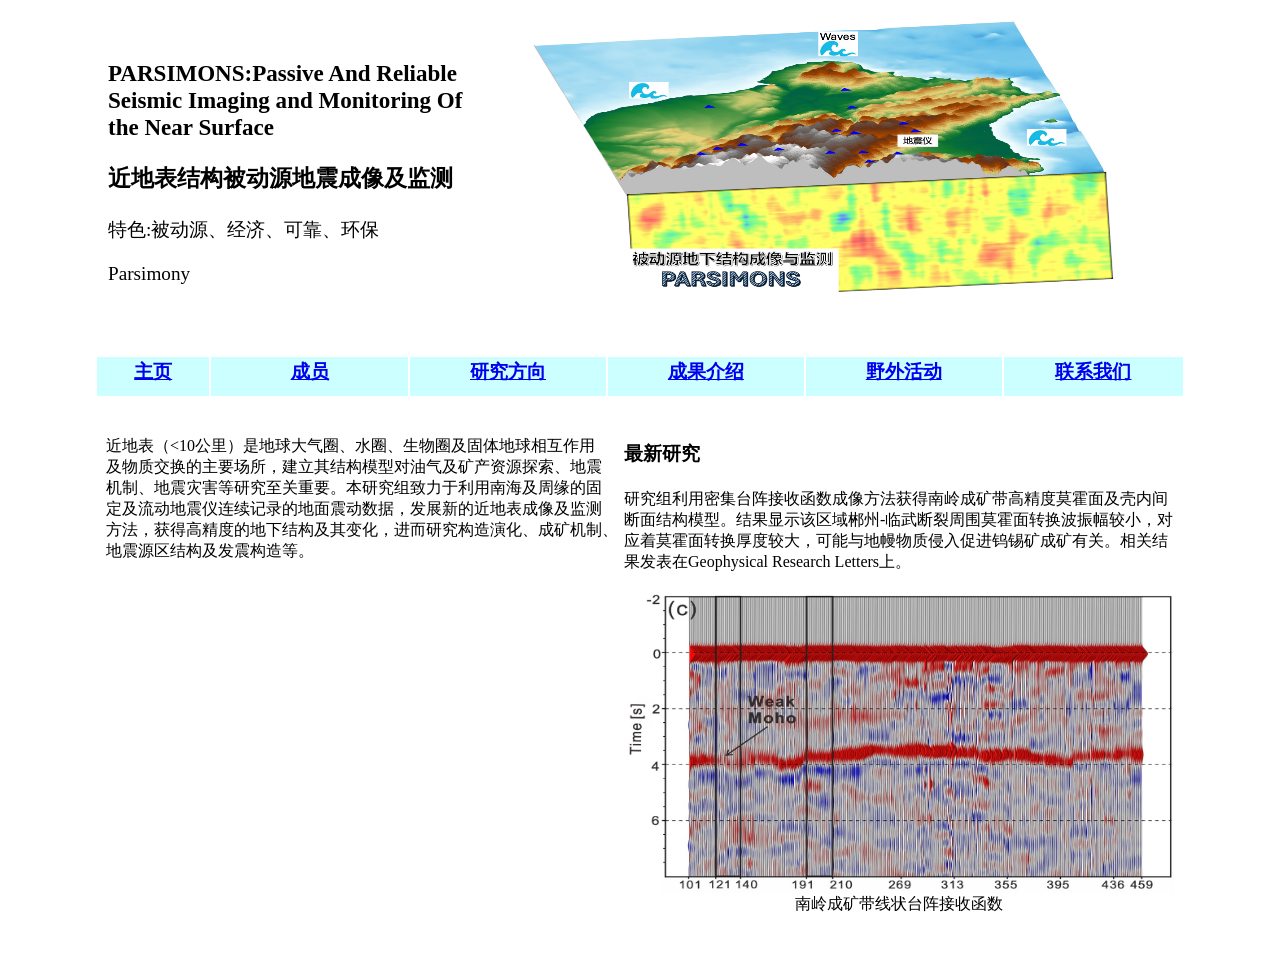
==== index.html @ 4d32f41d "revise members" ====
<!DOCTYPE html PUBLIC "-//W3C//DTD HTML 4.01//EN" "http://www.w3.org/TR/html4/strict.dtd">
<html><head>



<meta content="text/html; charset=utf-8" http-equiv="content-type">
<title>PARSIMONS:Passive And Reliable Seismic Imaging and Monitoring Of the Near Surface</title><link rel="stylesheet" href="teststyle.css" type="text/css"></head><body>
<table style="text-align: left; height: 149px; margin-left: auto; width: 1045px; margin-right: auto;" border="0" cellpadding="2" cellspacing="2">
  <tbody>
    <tr>
      <td style="vertical-align: top; width: 361px;"><big><big><span style="font-weight: bold;"><br></span></big></big>

      <h4 style="width: 390px;"><big><big><span style="font-weight: bold;">
PARSIMONS:Passive And Reliable Seismic Imaging and Monitoring Of the Near Surface </span></big></big></h4>
      <h4 style="width: 390px;"><big><big><span style="font-weight: bold;">
近地表结构被动源地震成像及监测 </span></big></big></h4>

      <big><big><span style="font-weight: bold;">
      
      </span></big></big>
      <p><big><big><small>特色:被动源、经济、可靠、环保</small></big></big></p>
      <p><big><big>
      <small>Parsimony</small><span style="font-weight: bold;"></span></big></big></p>

      <p><big><big><span style="font-weight: bold;">
      </span></big></big></p>
      </td>

      <td style="vertical-align: top; width: 670px;"><img style="width: 668px; height: 317px;" alt="background" src="head.png"><br>
      </td>
    </tr>
  </tbody>
</table>
<div style="text-align: center;">
<br>
</div>

<table style="text-align: left; width: 1090px; margin-left: auto; margin-right: auto; height: 43px;" border="0" cellpadding="2" cellspacing="2">
  <tbody>
    <tr>
      <td style="vertical-align: top; text-align: center; width: 99px; background-color: rgb(204, 255, 255);"><a href="index.html"><big><span style="font-weight: bold;">主页</span></big></a><br>
      </td>

      <td style="vertical-align: top; width: 176px; text-align: center; background-color: rgb(204, 255, 255);"><a href="members.html"><big><span style="font-weight: bold;">成员</span></big></a><br>
      </td>

      <td style="vertical-align: top; width: 176px; text-align: center; background-color: rgb(204, 255, 255);"><a href="research.html"><big><span style="font-weight: bold;">研究方向</span></big></a><br>
      </td>

      <td style="vertical-align: top; width: 175px; text-align: center; background-color: rgb(204, 255, 255);"><a href="publications.html"><big><span style="font-weight: bold;">成果介绍</span></big></a><br>
      </td>

      <td style="vertical-align: top; width: 176px; text-align: center; background-color: rgb(204, 255, 255);"><a href="fieldtrips.html"><big><span style="font-weight: bold;">野外活动</span></big></a><br>
      </td>

      <td style="vertical-align: top; width: 160px; text-align: center; background-color: rgb(204, 255, 255);"><a href="contact.html"><big><span style="font-weight: bold;">联系我们</span></big></a><br>
      </td>
    </tr>
  </tbody>
</table>
<div style="text-align: center;">
<br>

</div>
<table style="text-align: left; height: 226px; margin-left: auto; width: 1076px; margin-right: auto;" border="0" cellpadding="2" cellspacing="2">
  <tbody>
    <tr>
      <td style="vertical-align: top; width: 550px;">
      <!-- <h4><big><span style="font-weight: bold;">简介 <span class=""> </big></h4> -->
      <p>
近地表（<10公里）是地球大气圈、水圈、生物圈及固体地球相互作用<br>
及物质交换的主要场所，建立其结构模型对油气及矿产资源探索、地震<br>
机制、地震灾害等研究至关重要。本研究组致力于利用南海及周缘的固<br>
定及流动地震仪连续记录的地面震动数据，发展新的近地表成像及监测<br>
方法，获得高精度的地下结构及其变化，进而研究构造演化、成矿机制、<br>
地震源区结构及发震构造等。 </p>
      </td>

      <td colspan="1" rowspan="2" style="vertical-align: top; width: 350px;">
      <h4><big style="font-weight: bold;">最新研究</big></h4>
      <!-- <br> -->
      <p>
    研究组利用密集台阵接收函数成像方法获得南岭成矿带高精度莫霍面及壳内间断面结构模型。结果显示该区域郴州-临武断裂周围莫霍面转换波振幅较小，对应着莫霍面转换厚度较大，可能与地幔物质侵入促进钨锡矿成矿有关。相关结果发表在Geophysical Research Letters上。
      </p>
      <div style="text-align: center;">
      <p><img style="width: 550px; height: 305px;" alt="rf" src="rf.jpg" align="right"></p>
      <div style="text-align: bottom;">
      <p>南岭成矿带线状台阵接收函数</p>
      </div>
      </div>
      </td>
    </tr>


<!--     <tr>
      <td style="vertical-align: top; width: 517px;">
      <h4><big style="font-weight: bold;">Software development</big></h4>

      
      
      <p><span style="font-weight: bold;">tomoWDD</span>: A Fortran based program for sparsity constraint double difference tomography in wavelet domain.</p>

      
      <p><span style="font-weight: bold;">DSurfTomo</span>: A Fortran based program for direct inversion of surface wave dispersion data.</p>

      
      <p><span style="font-weight: bold;">JointBS</span>: A Fortran based program for jointly inverting body and surface wave data.</p>

      
      <p><span style="font-weight: bold;">RupImgCSwave</span>: A Matlab based program for rupture imaging in wavelet domain.</p>

      </td>
    </tr> -->

  </tbody>
</table>
<div style="text-align: center;">
<br>



</div>
</body></html>
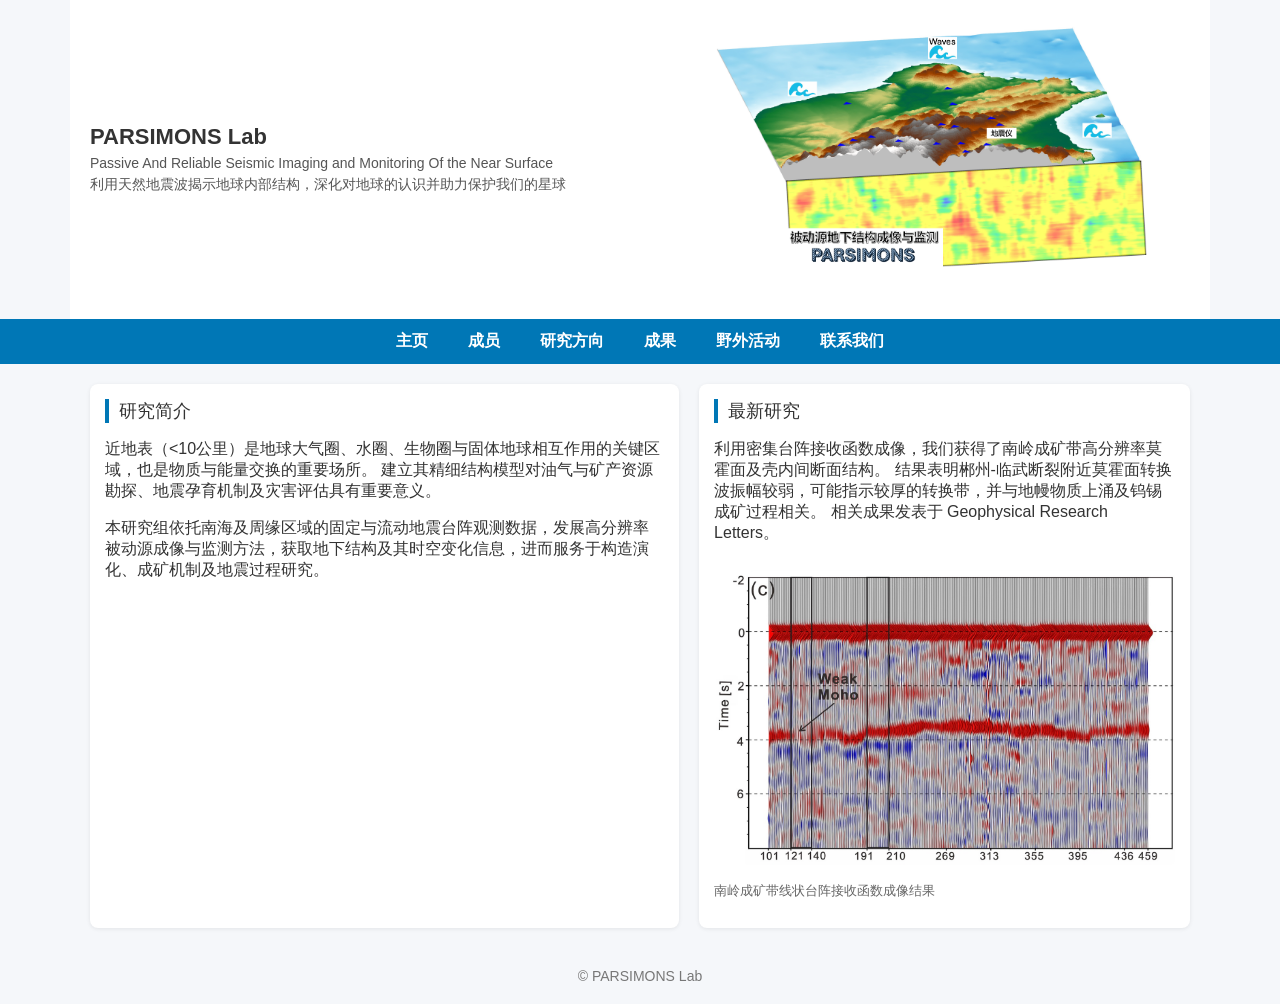
==== commit aa259ddb: "revise other files" ====
--- a/index.html
+++ b/index.html
@@ -1,123 +1,161 @@
-<!DOCTYPE html PUBLIC "-//W3C//DTD HTML 4.01//EN" "http://www.w3.org/TR/html4/strict.dtd">
-<html><head>
-
-
-
-<meta content="text/html; charset=utf-8" http-equiv="content-type">
-<title>PARSIMONS:Passive And Reliable Seismic Imaging and Monitoring Of the Near Surface</title><link rel="stylesheet" href="teststyle.css" type="text/css"></head><body>
-<table style="text-align: left; height: 149px; margin-left: auto; width: 1045px; margin-right: auto;" border="0" cellpadding="2" cellspacing="2">
-  <tbody>
-    <tr>
-      <td style="vertical-align: top; width: 361px;"><big><big><span style="font-weight: bold;"><br></span></big></big>
-
-      <h4 style="width: 390px;"><big><big><span style="font-weight: bold;">
-PARSIMONS:Passive And Reliable Seismic Imaging and Monitoring Of the Near Surface </span></big></big></h4>
-      <h4 style="width: 390px;"><big><big><span style="font-weight: bold;">
-近地表结构被动源地震成像及监测 </span></big></big></h4>
-
-      <big><big><span style="font-weight: bold;">
-      
-      </span></big></big>
-      <p><big><big><small>特色:被动源、经济、可靠、环保</small></big></big></p>
-      <p><big><big>
-      <small>Parsimony</small><span style="font-weight: bold;"></span></big></big></p>
-
-      <p><big><big><span style="font-weight: bold;">
-      </span></big></big></p>
-      </td>
-
-      <td style="vertical-align: top; width: 670px;"><img style="width: 668px; height: 317px;" alt="background" src="head.png"><br>
-      </td>
-    </tr>
-  </tbody>
-</table>
-<div style="text-align: center;">
-<br>
-</div>
-
-<table style="text-align: left; width: 1090px; margin-left: auto; margin-right: auto; height: 43px;" border="0" cellpadding="2" cellspacing="2">
-  <tbody>
-    <tr>
-      <td style="vertical-align: top; text-align: center; width: 99px; background-color: rgb(204, 255, 255);"><a href="index.html"><big><span style="font-weight: bold;">主页</span></big></a><br>
-      </td>
-
-      <td style="vertical-align: top; width: 176px; text-align: center; background-color: rgb(204, 255, 255);"><a href="members.html"><big><span style="font-weight: bold;">成员</span></big></a><br>
-      </td>
-
-      <td style="vertical-align: top; width: 176px; text-align: center; background-color: rgb(204, 255, 255);"><a href="research.html"><big><span style="font-weight: bold;">研究方向</span></big></a><br>
-      </td>
-
-      <td style="vertical-align: top; width: 175px; text-align: center; background-color: rgb(204, 255, 255);"><a href="publications.html"><big><span style="font-weight: bold;">成果介绍</span></big></a><br>
-      </td>
-
-      <td style="vertical-align: top; width: 176px; text-align: center; background-color: rgb(204, 255, 255);"><a href="fieldtrips.html"><big><span style="font-weight: bold;">野外活动</span></big></a><br>
-      </td>
-
-      <td style="vertical-align: top; width: 160px; text-align: center; background-color: rgb(204, 255, 255);"><a href="contact.html"><big><span style="font-weight: bold;">联系我们</span></big></a><br>
-      </td>
-    </tr>
-  </tbody>
-</table>
-<div style="text-align: center;">
-<br>
-
-</div>
-<table style="text-align: left; height: 226px; margin-left: auto; width: 1076px; margin-right: auto;" border="0" cellpadding="2" cellspacing="2">
-  <tbody>
-    <tr>
-      <td style="vertical-align: top; width: 550px;">
-      <!-- <h4><big><span style="font-weight: bold;">简介 <span class=""> </big></h4> -->
-      <p>
-近地表（<10公里）是地球大气圈、水圈、生物圈及固体地球相互作用<br>
-及物质交换的主要场所，建立其结构模型对油气及矿产资源探索、地震<br>
-机制、地震灾害等研究至关重要。本研究组致力于利用南海及周缘的固<br>
-定及流动地震仪连续记录的地面震动数据，发展新的近地表成像及监测<br>
-方法，获得高精度的地下结构及其变化，进而研究构造演化、成矿机制、<br>
-地震源区结构及发震构造等。 </p>
-      </td>
-
-      <td colspan="1" rowspan="2" style="vertical-align: top; width: 350px;">
-      <h4><big style="font-weight: bold;">最新研究</big></h4>
-      <!-- <br> -->
-      <p>
-    研究组利用密集台阵接收函数成像方法获得南岭成矿带高精度莫霍面及壳内间断面结构模型。结果显示该区域郴州-临武断裂周围莫霍面转换波振幅较小，对应着莫霍面转换厚度较大，可能与地幔物质侵入促进钨锡矿成矿有关。相关结果发表在Geophysical Research Letters上。
-      </p>
-      <div style="text-align: center;">
-      <p><img style="width: 550px; height: 305px;" alt="rf" src="rf.jpg" align="right"></p>
-      <div style="text-align: bottom;">
-      <p>南岭成矿带线状台阵接收函数</p>
-      </div>
-      </div>
-      </td>
-    </tr>
-
-
-<!--     <tr>
-      <td style="vertical-align: top; width: 517px;">
-      <h4><big style="font-weight: bold;">Software development</big></h4>
-
-      
-      
-      <p><span style="font-weight: bold;">tomoWDD</span>: A Fortran based program for sparsity constraint double difference tomography in wavelet domain.</p>
-
-      
-      <p><span style="font-weight: bold;">DSurfTomo</span>: A Fortran based program for direct inversion of surface wave dispersion data.</p>
-
-      
-      <p><span style="font-weight: bold;">JointBS</span>: A Fortran based program for jointly inverting body and surface wave data.</p>
-
-      
-      <p><span style="font-weight: bold;">RupImgCSwave</span>: A Matlab based program for rupture imaging in wavelet domain.</p>
-
-      </td>
-    </tr> -->
-
-  </tbody>
-</table>
-<div style="text-align: center;">
-<br>
-
-
-
-</div>
-</body></html>+<!DOCTYPE html>
+<html lang="zh-CN">
+<head>
+<meta charset="UTF-8">
+<meta name="viewport" content="width=device-width, initial-scale=1.0">
+<title>PARSIMONS Lab</title>
+
+<style>
+body {
+    font-family: Arial, sans-serif;
+    margin: 0;
+    background-color: #f5f7fa;
+    color: #333;
+}
+
+header {
+    display: flex;
+    justify-content: space-between;
+    align-items: center;
+    padding: 20px;
+    background: white;
+    max-width: 1100px;
+    margin: 0 auto;
+}
+
+header h1 {
+    font-size: 22px;
+    margin: 0;
+}
+
+header p {
+    margin: 5px 0 0 0;
+    font-size: 14px;
+    color: #555;
+}
+
+header img {
+    max-width: 45%;
+    height: auto;
+}
+
+nav {
+    display: flex;
+    justify-content: center;
+    background-color: #0077b6;
+}
+
+nav a {
+    color: white;
+    padding: 12px 20px;
+    text-decoration: none;
+    font-weight: bold;
+}
+
+nav a:hover {
+    background-color: #023e8a;
+}
+
+.container {
+    width: 95%;
+    max-width: 1100px;
+    margin: 20px auto;
+}
+
+.grid {
+    display: grid;
+    grid-template-columns: 1.2fr 1fr;
+    gap: 20px;
+}
+
+.section {
+    background: white;
+    padding: 15px;
+    border-radius: 8px;
+    box-shadow: 0 1px 4px rgba(0,0,0,0.08);
+}
+
+.section-title {
+    font-size: 18px;
+    margin-bottom: 10px;
+    border-left: 4px solid #0077b6;
+    padding-left: 10px;
+}
+
+.highlight img {
+    width: 100%;
+    border-radius: 6px;
+    margin-top: 10px;
+}
+
+.footer {
+    text-align: center;
+    padding: 20px;
+    font-size: 14px;
+    color: #777;
+}
+
+@media (max-width: 800px) {
+    .grid {
+        grid-template-columns: 1fr;
+    }
+}
+</style>
+</head>
+
+<body>
+
+<header>
+    <div>
+        <h1>PARSIMONS Lab</h1>
+        <p>Passive And Reliable Seismic Imaging and Monitoring Of the Near Surface</p>
+        <p>利用天然地震波揭示地球内部结构，深化对地球的认识并助力保护我们的星球</p>
+    </div>
+    <img src="head.png" alt="Lab banner">
+</header>
+
+<nav>
+    <a href="index.html">主页</a>
+    <a href="members.html">成员</a>
+    <a href="research.html">研究方向</a>
+    <a href="publications.html">成果</a>
+    <a href="fieldtrips.html">野外活动</a>
+    <a href="contact.html">联系我们</a>
+</nav>
+
+<div class="container">
+
+    <div class="grid">
+
+        <div class="section">
+            <div class="section-title">研究简介</div>
+            <p>
+近地表（&lt;10公里）是地球大气圈、水圈、生物圈与固体地球相互作用的关键区域，也是物质与能量交换的重要场所。
+建立其精细结构模型对油气与矿产资源勘探、地震孕育机制及灾害评估具有重要意义。
+            </p>
+            <p>
+本研究组依托南海及周缘区域的固定与流动地震台阵观测数据，发展高分辨率被动源成像与监测方法，获取地下结构及其时空变化信息，进而服务于构造演化、成矿机制及地震过程研究。
+            </p>
+        </div>
+
+        <div class="section highlight">
+            <div class="section-title">最新研究</div>
+            <p>
+利用密集台阵接收函数成像，我们获得了南岭成矿带高分辨率莫霍面及壳内间断面结构。
+结果表明郴州-临武断裂附近莫霍面转换波振幅较弱，可能指示较厚的转换带，并与地幔物质上涌及钨锡成矿过程相关。
+相关成果发表于 Geophysical Research Letters。
+            </p>
+            <img src="rf.jpg" alt="RF result">
+            <p style="font-size:13px;color:#666;">南岭成矿带线状台阵接收函数成像结果</p>
+        </div>
+
+    </div>
+
+</div>
+
+<div class="footer">
+    © PARSIMONS Lab
+</div>
+
+</body>
+</html>
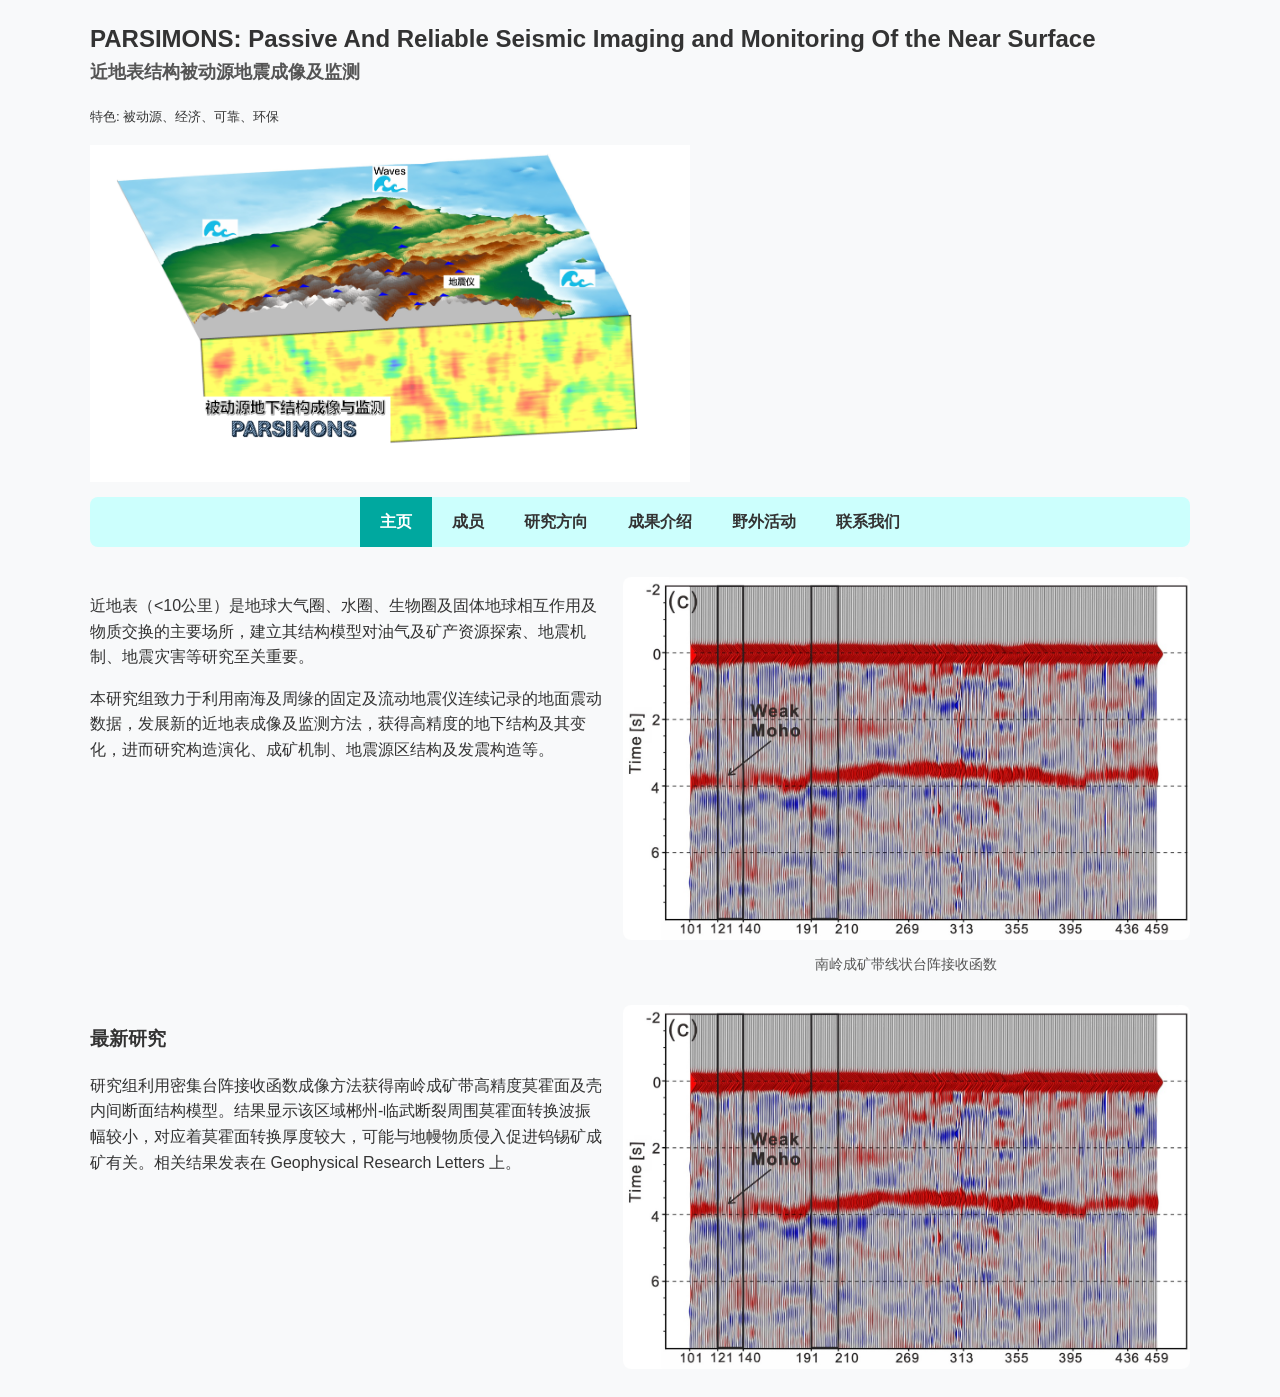
==== commit 74abe7f4: "revise index again" ====
--- a/index.html
+++ b/index.html
@@ -2,160 +2,140 @@
 <html lang="zh-CN">
 <head>
 <meta charset="UTF-8">
-<meta name="viewport" content="width=device-width, initial-scale=1.0">
-<title>PARSIMONS Lab</title>
-
+<title>PARSIMONS: Passive And Reliable Seismic Imaging and Monitoring Of the Near Surface</title>
 <style>
-body {
-    font-family: Arial, sans-serif;
-    margin: 0;
-    background-color: #f5f7fa;
-    color: #333;
-}
-
-header {
-    display: flex;
-    justify-content: space-between;
-    align-items: center;
-    padding: 20px;
-    background: white;
-    max-width: 1100px;
-    margin: 0 auto;
-}
-
-header h1 {
-    font-size: 22px;
-    margin: 0;
-}
-
-header p {
-    margin: 5px 0 0 0;
-    font-size: 14px;
-    color: #555;
-}
-
-header img {
-    max-width: 45%;
-    height: auto;
-}
-
-nav {
-    display: flex;
-    justify-content: center;
-    background-color: #0077b6;
-}
-
-nav a {
-    color: white;
-    padding: 12px 20px;
-    text-decoration: none;
-    font-weight: bold;
-}
-
-nav a:hover {
-    background-color: #023e8a;
-}
-
-.container {
-    width: 95%;
-    max-width: 1100px;
-    margin: 20px auto;
-}
-
-.grid {
-    display: grid;
-    grid-template-columns: 1.2fr 1fr;
-    gap: 20px;
-}
-
-.section {
-    background: white;
-    padding: 15px;
-    border-radius: 8px;
-    box-shadow: 0 1px 4px rgba(0,0,0,0.08);
-}
-
-.section-title {
-    font-size: 18px;
-    margin-bottom: 10px;
-    border-left: 4px solid #0077b6;
-    padding-left: 10px;
-}
-
-.highlight img {
-    width: 100%;
-    border-radius: 6px;
-    margin-top: 10px;
-}
-
-.footer {
-    text-align: center;
-    padding: 20px;
-    font-size: 14px;
-    color: #777;
-}
-
-@media (max-width: 800px) {
-    .grid {
-        grid-template-columns: 1fr;
+    body {
+        font-family: "Helvetica Neue", Arial, "PingFang SC", "Microsoft YaHei", sans-serif;
+        line-height: 1.6;
+        margin: 0;
+        padding: 0;
+        background-color: #f8f9fa;
+        color: #333;
     }
-}
+    .container {
+        max-width: 1100px;
+        margin: 0 auto;
+        padding: 20px;
+    }
+    header {
+        display: flex;
+        align-items: center;
+        justify-content: space-between;
+        flex-wrap: wrap;
+    }
+    header h1, header h2 {
+        margin: 0;
+    }
+    header h1 {
+        font-size: 24px;
+        font-weight: bold;
+    }
+    header h2 {
+        font-size: 18px;
+        font-weight: bold;
+        color: #555;
+    }
+    header img {
+        max-width: 600px;
+        height: auto;
+    }
+    nav {
+        margin-top: 15px;
+        display: flex;
+        justify-content: center;
+        flex-wrap: wrap;
+        background-color: #ccfffd;
+        border-radius: 8px;
+        overflow: hidden;
+    }
+    nav a {
+        text-decoration: none;
+        color: #333;
+        padding: 12px 20px;
+        display: block;
+        font-weight: bold;
+        transition: background-color 0.3s, color 0.3s;
+    }
+    nav a:hover {
+        background-color: #00c0b5;
+        color: #fff;
+    }
+    nav a.active {
+        background-color: #00a89f;
+        color: #fff;
+    }
+    section {
+        display: flex;
+        flex-wrap: wrap;
+        margin-top: 30px;
+        gap: 20px;
+    }
+    .text-block {
+        flex: 1 1 45%;
+        min-width: 300px;
+    }
+    .text-block p {
+        margin-bottom: 15px;
+    }
+    .image-block {
+        flex: 1 1 50%;
+        min-width: 300px;
+        text-align: center;
+    }
+    .image-block img {
+        width: 100%;
+        height: auto;
+        border-radius: 8px;
+    }
+    .caption {
+        font-size: 14px;
+        color: #555;
+        margin-top: 5px;
+    }
 </style>
 </head>
-
 <body>
 
-<header>
-    <div>
-        <h1>PARSIMONS Lab</h1>
-        <p>Passive And Reliable Seismic Imaging and Monitoring Of the Near Surface</p>
-        <p>利用天然地震波揭示地球内部结构，深化对地球的认识并助力保护我们的星球</p>
-    </div>
-    <img src="head.png" alt="Lab banner">
-</header>
+<div class="container">
+    <header>
+        <div>
+            <h1>PARSIMONS: Passive And Reliable Seismic Imaging and Monitoring Of the Near Surface</h1>
+            <h2>近地表结构被动源地震成像及监测</h2>
+            <p><small>特色: 被动源、经济、可靠、环保</small></p>
+        </div>
+        <img src="head.png" alt="background">
+    </header>
 
-<nav>
-    <a href="index.html">主页</a>
-    <a href="members.html">成员</a>
-    <a href="research.html">研究方向</a>
-    <a href="publications.html">成果</a>
-    <a href="fieldtrips.html">野外活动</a>
-    <a href="contact.html">联系我们</a>
-</nav>
+    <nav>
+        <a href="index.html" class="active">主页</a>
+        <a href="members.html">成员</a>
+        <a href="research.html">研究方向</a>
+        <a href="publications.html">成果介绍</a>
+        <a href="fieldtrips.html">野外活动</a>
+        <a href="contact.html">联系我们</a>
+    </nav>
 
-<div class="container">
+    <section>
+        <div class="text-block">
+            <p>近地表（<10公里）是地球大气圈、水圈、生物圈及固体地球相互作用及物质交换的主要场所，建立其结构模型对油气及矿产资源探索、地震机制、地震灾害等研究至关重要。</p>
+            <p>本研究组致力于利用南海及周缘的固定及流动地震仪连续记录的地面震动数据，发展新的近地表成像及监测方法，获得高精度的地下结构及其变化，进而研究构造演化、成矿机制、地震源区结构及发震构造等。</p>
+        </div>
+        <div class="image-block">
+            <img src="rf.jpg" alt="南岭成矿带线状台阵接收函数">
+            <div class="caption">南岭成矿带线状台阵接收函数</div>
+        </div>
+    </section>
 
-    <div class="grid">
-
-        <div class="section">
-            <div class="section-title">研究简介</div>
-            <p>
-近地表（&lt;10公里）是地球大气圈、水圈、生物圈与固体地球相互作用的关键区域，也是物质与能量交换的重要场所。
-建立其精细结构模型对油气与矿产资源勘探、地震孕育机制及灾害评估具有重要意义。
-            </p>
-            <p>
-本研究组依托南海及周缘区域的固定与流动地震台阵观测数据，发展高分辨率被动源成像与监测方法，获取地下结构及其时空变化信息，进而服务于构造演化、成矿机制及地震过程研究。
-            </p>
+    <section>
+        <div class="text-block">
+            <h3>最新研究</h3>
+            <p>研究组利用密集台阵接收函数成像方法获得南岭成矿带高精度莫霍面及壳内间断面结构模型。结果显示该区域郴州-临武断裂周围莫霍面转换波振幅较小，对应着莫霍面转换厚度较大，可能与地幔物质侵入促进钨锡矿成矿有关。相关结果发表在 Geophysical Research Letters 上。</p>
         </div>
-
-        <div class="section highlight">
-            <div class="section-title">最新研究</div>
-            <p>
-利用密集台阵接收函数成像，我们获得了南岭成矿带高分辨率莫霍面及壳内间断面结构。
-结果表明郴州-临武断裂附近莫霍面转换波振幅较弱，可能指示较厚的转换带，并与地幔物质上涌及钨锡成矿过程相关。
-相关成果发表于 Geophysical Research Letters。
-            </p>
-            <img src="rf.jpg" alt="RF result">
-            <p style="font-size:13px;color:#666;">南岭成矿带线状台阵接收函数成像结果</p>
+        <div class="image-block">
+            <img src="rf.jpg" alt="RF image">
         </div>
-
-    </div>
+    </section>
 
 </div>
-
-<div class="footer">
-    © PARSIMONS Lab
-</div>
-
 </body>
 </html>
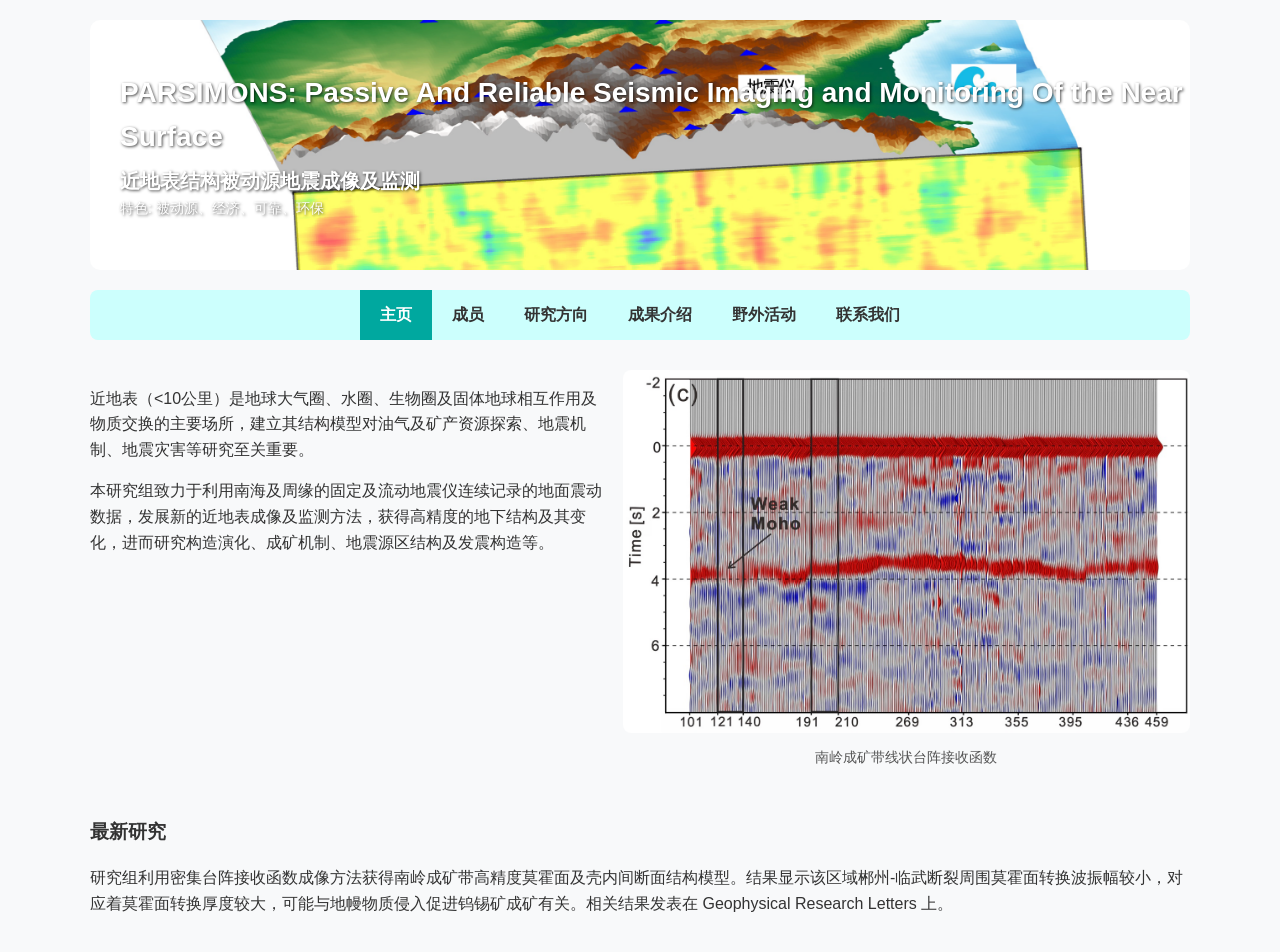
==== commit 39a51d9b: "revise index again" ====
--- a/index.html
+++ b/index.html
@@ -12,35 +12,42 @@
         background-color: #f8f9fa;
         color: #333;
     }
+
     .container {
         max-width: 1100px;
         margin: 0 auto;
         padding: 20px;
     }
-    header {
+
+    /* Banner with overlay */
+    .banner {
+        position: relative;
+        background: url('head.png') center/cover no-repeat;
+        height: 250px;
+        border-radius: 10px;
         display: flex;
-        align-items: center;
-        justify-content: space-between;
-        flex-wrap: wrap;
+        flex-direction: column;
+        justify-content: center;
+        padding-left: 30px;
+        color: #fff;
+        text-shadow: 1px 1px 3px rgba(0,0,0,0.7);
     }
-    header h1, header h2 {
+    .banner h1 {
         margin: 0;
-    }
-    header h1 {
-        font-size: 24px;
+        font-size: 28px;
         font-weight: bold;
     }
-    header h2 {
-        font-size: 18px;
+    .banner h2 {
+        margin: 5px 0 0 0;
+        font-size: 20px;
         font-weight: bold;
-        color: #555;
     }
-    header img {
-        max-width: 600px;
-        height: auto;
+    .banner small {
+        font-size: 14px;
     }
+
     nav {
-        margin-top: 15px;
+        margin: 20px 0;
         display: flex;
         justify-content: center;
         flex-wrap: wrap;
@@ -64,6 +71,7 @@
         background-color: #00a89f;
         color: #fff;
     }
+
     section {
         display: flex;
         flex-wrap: wrap;
@@ -97,15 +105,15 @@
 <body>
 
 <div class="container">
-    <header>
-        <div>
-            <h1>PARSIMONS: Passive And Reliable Seismic Imaging and Monitoring Of the Near Surface</h1>
-            <h2>近地表结构被动源地震成像及监测</h2>
-            <p><small>特色: 被动源、经济、可靠、环保</small></p>
-        </div>
-        <img src="head.png" alt="background">
-    </header>
 
+    <!-- Banner -->
+    <div class="banner">
+        <h1>PARSIMONS: Passive And Reliable Seismic Imaging and Monitoring Of the Near Surface</h1>
+        <h2>近地表结构被动源地震成像及监测</h2>
+        <small>特色: 被动源、经济、可靠、环保</small>
+    </div>
+
+    <!-- Navigation -->
     <nav>
         <a href="index.html" class="active">主页</a>
         <a href="members.html">成员</a>
@@ -115,6 +123,7 @@
         <a href="contact.html">联系我们</a>
     </nav>
 
+    <!-- Introduction -->
     <section>
         <div class="text-block">
             <p>近地表（<10公里）是地球大气圈、水圈、生物圈及固体地球相互作用及物质交换的主要场所，建立其结构模型对油气及矿产资源探索、地震机制、地震灾害等研究至关重要。</p>
@@ -126,13 +135,11 @@
         </div>
     </section>
 
+    <!-- Latest Research -->
     <section>
         <div class="text-block">
             <h3>最新研究</h3>
             <p>研究组利用密集台阵接收函数成像方法获得南岭成矿带高精度莫霍面及壳内间断面结构模型。结果显示该区域郴州-临武断裂周围莫霍面转换波振幅较小，对应着莫霍面转换厚度较大，可能与地幔物质侵入促进钨锡矿成矿有关。相关结果发表在 Geophysical Research Letters 上。</p>
-        </div>
-        <div class="image-block">
-            <img src="rf.jpg" alt="RF image">
         </div>
     </section>
 
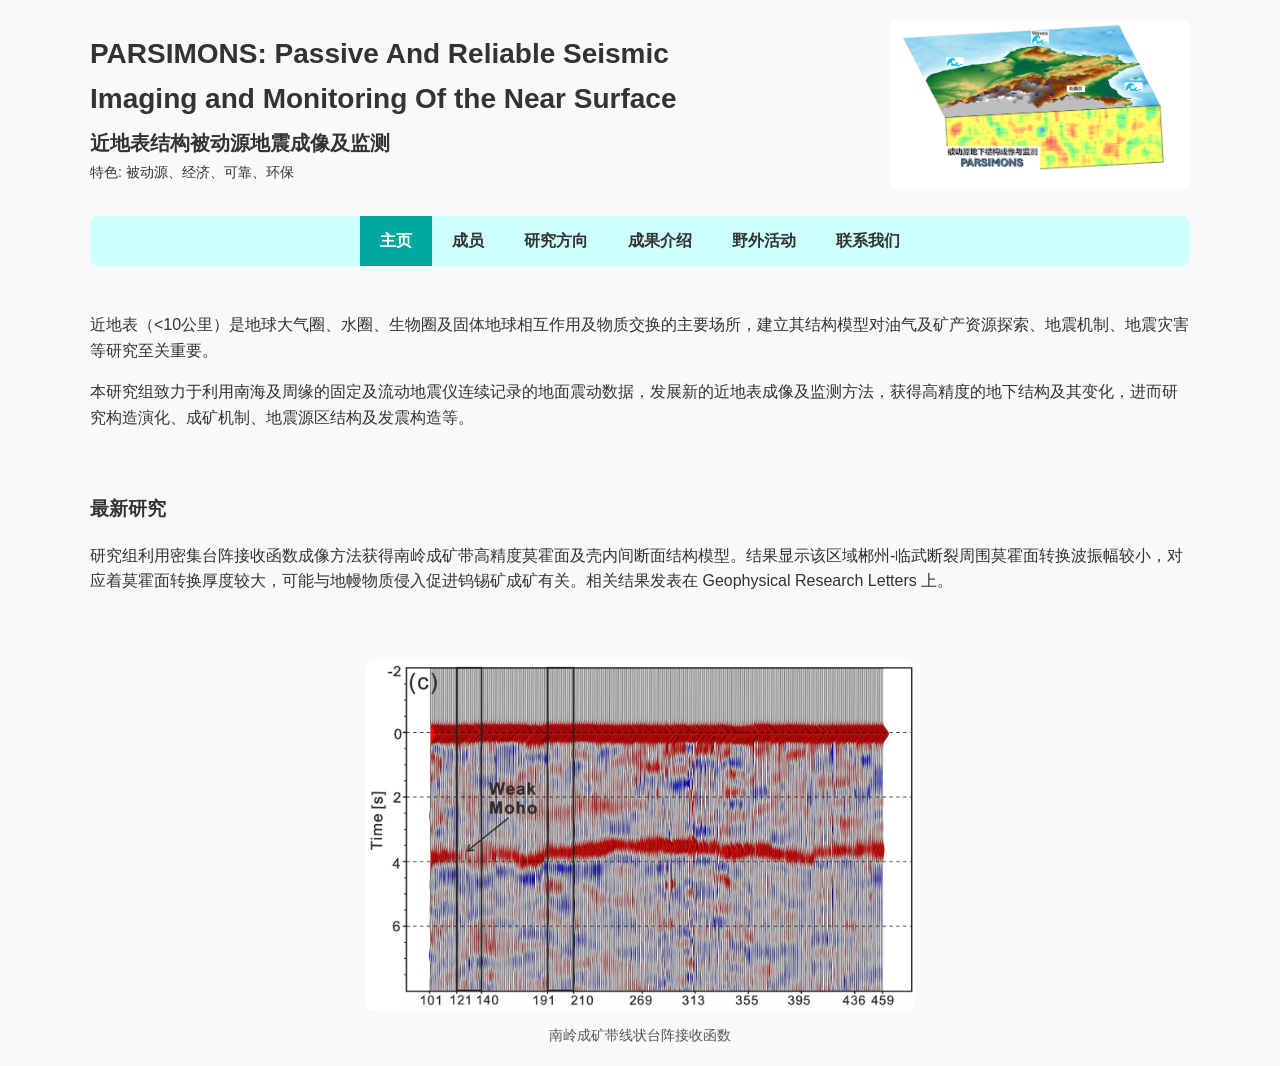
==== commit a1620514: "revise index again" ====
--- a/index.html
+++ b/index.html
@@ -19,31 +19,39 @@
         padding: 20px;
     }
 
-    /* Banner with overlay */
-    .banner {
-        position: relative;
-        background: url('head.png') center/cover no-repeat;
-        height: 250px;
-        border-radius: 10px;
+    /* Header two-column layout */
+    .header {
         display: flex;
-        flex-direction: column;
-        justify-content: center;
-        padding-left: 30px;
-        color: #fff;
-        text-shadow: 1px 1px 3px rgba(0,0,0,0.7);
+        flex-wrap: wrap;
+        align-items: center;
+        margin-bottom: 20px;
+        gap: 20px;
     }
-    .banner h1 {
+    .header-text {
+        flex: 1 1 400px;
+    }
+    .header-text h1 {
         margin: 0;
         font-size: 28px;
         font-weight: bold;
     }
-    .banner h2 {
+    .header-text h2 {
         margin: 5px 0 0 0;
         font-size: 20px;
         font-weight: bold;
     }
-    .banner small {
+    .header-text small {
         font-size: 14px;
+    }
+    .header-image {
+        flex: 1 1 300px;
+        text-align: right;
+    }
+    .header-image img {
+        width: 100%;
+        max-width: 300px;
+        height: auto;
+        border-radius: 8px;
     }
 
     nav {
@@ -79,19 +87,21 @@
         gap: 20px;
     }
     .text-block {
-        flex: 1 1 45%;
+        flex: 1 1 100%;
         min-width: 300px;
     }
     .text-block p {
         margin-bottom: 15px;
     }
     .image-block {
-        flex: 1 1 50%;
+        flex: 1 1 100%;
         min-width: 300px;
         text-align: center;
+        margin-top: 20px;
     }
     .image-block img {
-        width: 100%;
+        width: 80%;
+        max-width: 550px;
         height: auto;
         border-radius: 8px;
     }
@@ -106,11 +116,16 @@
 
 <div class="container">
 
-    <!-- Banner -->
-    <div class="banner">
-        <h1>PARSIMONS: Passive And Reliable Seismic Imaging and Monitoring Of the Near Surface</h1>
-        <h2>近地表结构被动源地震成像及监测</h2>
-        <small>特色: 被动源、经济、可靠、环保</small>
+    <!-- Header -->
+    <div class="header">
+        <div class="header-text">
+            <h1>PARSIMONS: Passive And Reliable Seismic Imaging and Monitoring Of the Near Surface</h1>
+            <h2>近地表结构被动源地震成像及监测</h2>
+            <small>特色: 被动源、经济、可靠、环保</small>
+        </div>
+        <div class="header-image">
+            <img src="head.png" alt="Banner">
+        </div>
     </div>
 
     <!-- Navigation -->
@@ -129,10 +144,6 @@
             <p>近地表（<10公里）是地球大气圈、水圈、生物圈及固体地球相互作用及物质交换的主要场所，建立其结构模型对油气及矿产资源探索、地震机制、地震灾害等研究至关重要。</p>
             <p>本研究组致力于利用南海及周缘的固定及流动地震仪连续记录的地面震动数据，发展新的近地表成像及监测方法，获得高精度的地下结构及其变化，进而研究构造演化、成矿机制、地震源区结构及发震构造等。</p>
         </div>
-        <div class="image-block">
-            <img src="rf.jpg" alt="南岭成矿带线状台阵接收函数">
-            <div class="caption">南岭成矿带线状台阵接收函数</div>
-        </div>
     </section>
 
     <!-- Latest Research -->
@@ -143,6 +154,14 @@
         </div>
     </section>
 
+    <!-- RF Figure at the end -->
+    <section>
+        <div class="image-block">
+            <img src="rf.jpg" alt="南岭成矿带线状台阵接收函数">
+            <div class="caption">南岭成矿带线状台阵接收函数</div>
+        </div>
+    </section>
+
 </div>
 </body>
 </html>
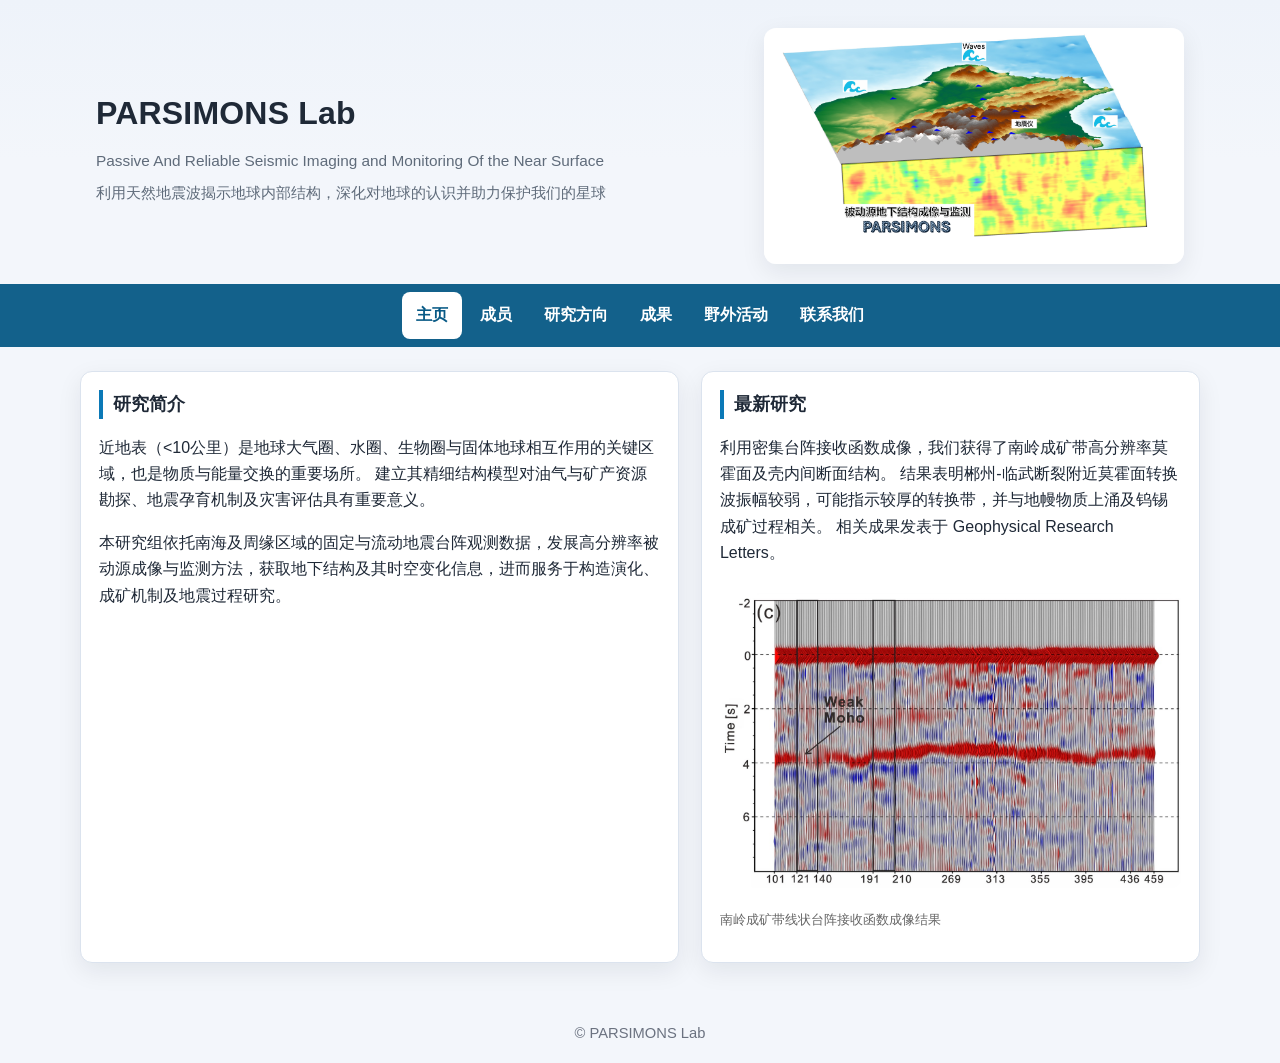
==== commit 019cefd0: "after using cursor" ====
--- a/index.html
+++ b/index.html
@@ -2,166 +2,65 @@
 <html lang="zh-CN">
 <head>
 <meta charset="UTF-8">
-<title>PARSIMONS: Passive And Reliable Seismic Imaging and Monitoring Of the Near Surface</title>
-<style>
-    body {
-        font-family: "Helvetica Neue", Arial, "PingFang SC", "Microsoft YaHei", sans-serif;
-        line-height: 1.6;
-        margin: 0;
-        padding: 0;
-        background-color: #f8f9fa;
-        color: #333;
-    }
+<meta name="viewport" content="width=device-width, initial-scale=1.0">
+<title>PARSIMONS Lab</title>
 
-    .container {
-        max-width: 1100px;
-        margin: 0 auto;
-        padding: 20px;
-    }
+<link rel="stylesheet" href="styles.css">
+</head>
 
-    /* Header two-column layout */
-    .header {
-        display: flex;
-        flex-wrap: wrap;
-        align-items: center;
-        margin-bottom: 20px;
-        gap: 20px;
-    }
-    .header-text {
-        flex: 1 1 400px;
-    }
-    .header-text h1 {
-        margin: 0;
-        font-size: 28px;
-        font-weight: bold;
-    }
-    .header-text h2 {
-        margin: 5px 0 0 0;
-        font-size: 20px;
-        font-weight: bold;
-    }
-    .header-text small {
-        font-size: 14px;
-    }
-    .header-image {
-        flex: 1 1 300px;
-        text-align: right;
-    }
-    .header-image img {
-        width: 100%;
-        max-width: 300px;
-        height: auto;
-        border-radius: 8px;
-    }
+<body>
 
-    nav {
-        margin: 20px 0;
-        display: flex;
-        justify-content: center;
-        flex-wrap: wrap;
-        background-color: #ccfffd;
-        border-radius: 8px;
-        overflow: hidden;
-    }
-    nav a {
-        text-decoration: none;
-        color: #333;
-        padding: 12px 20px;
-        display: block;
-        font-weight: bold;
-        transition: background-color 0.3s, color 0.3s;
-    }
-    nav a:hover {
-        background-color: #00c0b5;
-        color: #fff;
-    }
-    nav a.active {
-        background-color: #00a89f;
-        color: #fff;
-    }
+<header>
+    <div>
+        <h1>PARSIMONS Lab</h1>
+        <p>Passive And Reliable Seismic Imaging and Monitoring Of the Near Surface</p>
+        <p>利用天然地震波揭示地球内部结构，深化对地球的认识并助力保护我们的星球</p>
+    </div>
+    <img src="head.png" alt="Lab banner">
+</header>
 
-    section {
-        display: flex;
-        flex-wrap: wrap;
-        margin-top: 30px;
-        gap: 20px;
-    }
-    .text-block {
-        flex: 1 1 100%;
-        min-width: 300px;
-    }
-    .text-block p {
-        margin-bottom: 15px;
-    }
-    .image-block {
-        flex: 1 1 100%;
-        min-width: 300px;
-        text-align: center;
-        margin-top: 20px;
-    }
-    .image-block img {
-        width: 80%;
-        max-width: 550px;
-        height: auto;
-        border-radius: 8px;
-    }
-    .caption {
-        font-size: 14px;
-        color: #555;
-        margin-top: 5px;
-    }
-</style>
-</head>
-<body>
+<nav>
+    <a href="index.html" class="active">主页</a>
+    <a href="members.html">成员</a>
+    <a href="research.html">研究方向</a>
+    <a href="publications.html">成果</a>
+    <a href="fieldtrips.html">野外活动</a>
+    <a href="contact.html">联系我们</a>
+</nav>
 
 <div class="container">
 
-    <!-- Header -->
-    <div class="header">
-        <div class="header-text">
-            <h1>PARSIMONS: Passive And Reliable Seismic Imaging and Monitoring Of the Near Surface</h1>
-            <h2>近地表结构被动源地震成像及监测</h2>
-            <small>特色: 被动源、经济、可靠、环保</small>
+    <div class="grid">
+
+        <div class="section">
+            <div class="section-title">研究简介</div>
+            <p>
+近地表（&lt;10公里）是地球大气圈、水圈、生物圈与固体地球相互作用的关键区域，也是物质与能量交换的重要场所。
+建立其精细结构模型对油气与矿产资源勘探、地震孕育机制及灾害评估具有重要意义。
+            </p>
+            <p>
+本研究组依托南海及周缘区域的固定与流动地震台阵观测数据，发展高分辨率被动源成像与监测方法，获取地下结构及其时空变化信息，进而服务于构造演化、成矿机制及地震过程研究。
+            </p>
         </div>
-        <div class="header-image">
-            <img src="head.png" alt="Banner">
+
+        <div class="section highlight">
+            <div class="section-title">最新研究</div>
+            <p>
+利用密集台阵接收函数成像，我们获得了南岭成矿带高分辨率莫霍面及壳内间断面结构。
+结果表明郴州-临武断裂附近莫霍面转换波振幅较弱，可能指示较厚的转换带，并与地幔物质上涌及钨锡成矿过程相关。
+相关成果发表于 Geophysical Research Letters。
+            </p>
+            <img src="rf.jpg" alt="RF result">
+            <p style="font-size:13px;color:#666;">南岭成矿带线状台阵接收函数成像结果</p>
         </div>
+
     </div>
 
-    <!-- Navigation -->
-    <nav>
-        <a href="index.html" class="active">主页</a>
-        <a href="members.html">成员</a>
-        <a href="research.html">研究方向</a>
-        <a href="publications.html">成果介绍</a>
-        <a href="fieldtrips.html">野外活动</a>
-        <a href="contact.html">联系我们</a>
-    </nav>
+</div>
 
-    <!-- Introduction -->
-    <section>
-        <div class="text-block">
-            <p>近地表（<10公里）是地球大气圈、水圈、生物圈及固体地球相互作用及物质交换的主要场所，建立其结构模型对油气及矿产资源探索、地震机制、地震灾害等研究至关重要。</p>
-            <p>本研究组致力于利用南海及周缘的固定及流动地震仪连续记录的地面震动数据，发展新的近地表成像及监测方法，获得高精度的地下结构及其变化，进而研究构造演化、成矿机制、地震源区结构及发震构造等。</p>
-        </div>
-    </section>
+<div class="footer">
+    © PARSIMONS Lab
+</div>
 
-    <!-- Latest Research -->
-    <section>
-        <div class="text-block">
-            <h3>最新研究</h3>
-            <p>研究组利用密集台阵接收函数成像方法获得南岭成矿带高精度莫霍面及壳内间断面结构模型。结果显示该区域郴州-临武断裂周围莫霍面转换波振幅较小，对应着莫霍面转换厚度较大，可能与地幔物质侵入促进钨锡矿成矿有关。相关结果发表在 Geophysical Research Letters 上。</p>
-        </div>
-    </section>
-
-    <!-- RF Figure at the end -->
-    <section>
-        <div class="image-block">
-            <img src="rf.jpg" alt="南岭成矿带线状台阵接收函数">
-            <div class="caption">南岭成矿带线状台阵接收函数</div>
-        </div>
-    </section>
-
-</div>
 </body>
 </html>
--- a/styles.css
+++ b/styles.css
@@ -0,0 +1,241 @@
+:root {
+    --bg: #f3f6fb;
+    --surface: #ffffff;
+    --text: #1f2937;
+    --muted: #5f6b7a;
+    --brand: #0b79b7;
+    --brand-dark: #075985;
+    --border: #dbe3ee;
+    --shadow: 0 8px 24px rgba(15, 23, 42, 0.08);
+    --radius: 12px;
+    --maxw: 1120px;
+}
+
+* {
+    box-sizing: border-box;
+}
+
+body {
+    margin: 0;
+    font-family: -apple-system, BlinkMacSystemFont, "Segoe UI", Roboto, "Noto Sans SC", "Microsoft YaHei", Arial, sans-serif;
+    line-height: 1.65;
+    color: var(--text);
+    background: linear-gradient(180deg, #eef3fa 0%, var(--bg) 160px);
+}
+
+a {
+    color: var(--brand);
+}
+
+header {
+    display: flex;
+    justify-content: space-between;
+    align-items: center;
+    gap: 20px;
+    max-width: var(--maxw);
+    margin: 0 auto;
+    padding: 28px 16px 20px;
+}
+
+header h1 {
+    margin: 0 0 8px;
+    font-size: clamp(1.6rem, 3vw, 2rem);
+    letter-spacing: 0.2px;
+}
+
+header p {
+    margin: 0;
+    color: var(--muted);
+    font-size: 0.96rem;
+}
+
+header p + p {
+    margin-top: 6px;
+}
+
+header img {
+    width: min(45%, 420px);
+    border-radius: var(--radius);
+    box-shadow: var(--shadow);
+}
+
+nav {
+    position: sticky;
+    top: 0;
+    z-index: 20;
+    display: flex;
+    justify-content: center;
+    flex-wrap: wrap;
+    gap: 4px;
+    padding: 8px 12px;
+    background: rgba(7, 89, 133, 0.95);
+    backdrop-filter: blur(6px);
+}
+
+nav a {
+    color: #fff;
+    text-decoration: none;
+    font-weight: 600;
+    padding: 10px 14px;
+    border-radius: 8px;
+    transition: background-color 0.2s ease, transform 0.2s ease;
+}
+
+nav a:hover {
+    background: rgba(255, 255, 255, 0.15);
+    transform: translateY(-1px);
+}
+
+nav a.active {
+    background: #fff;
+    color: var(--brand-dark);
+}
+
+.container {
+    width: min(96%, var(--maxw));
+    margin: 24px auto 40px;
+}
+
+.container.narrow {
+    max-width: 820px;
+}
+
+.grid {
+    display: grid;
+    grid-template-columns: 1.2fr 1fr;
+    gap: 22px;
+}
+
+.section,
+.card,
+.member,
+.undergrad {
+    background: var(--surface);
+    border: 1px solid var(--border);
+    border-radius: var(--radius);
+    box-shadow: var(--shadow);
+}
+
+.section {
+    padding: 18px;
+}
+
+.section-title {
+    font-size: 1.1rem;
+    margin: 0 0 12px;
+    padding-left: 10px;
+    border-left: 4px solid var(--brand);
+    font-weight: 700;
+}
+
+.highlight img,
+.section img {
+    width: 100%;
+    border-radius: 10px;
+    margin-top: 10px;
+}
+
+.member {
+    display: flex;
+    gap: 14px;
+    margin-bottom: 14px;
+    padding: 12px;
+}
+
+.member img {
+    width: 112px;
+    height: 140px;
+    object-fit: cover;
+    border-radius: 8px;
+}
+
+.member-info {
+    flex: 1;
+}
+
+.timeline p,
+.paper {
+    margin: 8px 0;
+    padding-left: 10px;
+    border-left: 3px solid #d3dceb;
+}
+
+.year {
+    margin: 16px 0 6px;
+    font-size: 1rem;
+    font-weight: 700;
+}
+
+.grid-3 {
+    display: grid;
+    grid-template-columns: repeat(3, 1fr);
+    gap: 14px;
+    margin-bottom: 22px;
+}
+
+.card {
+    padding: 10px;
+    text-align: center;
+}
+
+.card p {
+    margin: 6px 0 2px;
+    color: var(--muted);
+}
+
+.undergrad {
+    padding: 12px 14px;
+    color: var(--muted);
+}
+
+.footer {
+    text-align: center;
+    padding: 18px;
+    color: #6b7280;
+    font-size: 0.92rem;
+}
+
+@media (max-width: 900px) {
+    header {
+        flex-direction: column;
+        align-items: flex-start;
+    }
+
+    header img {
+        width: 100%;
+        max-width: 640px;
+    }
+
+    .grid {
+        grid-template-columns: 1fr;
+    }
+
+    .grid-3 {
+        grid-template-columns: repeat(2, 1fr);
+    }
+}
+
+@media (max-width: 640px) {
+    nav {
+        justify-content: flex-start;
+    }
+
+    nav a {
+        padding: 9px 12px;
+        font-size: 0.95rem;
+    }
+
+    .member {
+        flex-direction: column;
+    }
+
+    .member img {
+        width: 100%;
+        max-width: 220px;
+        height: auto;
+    }
+
+    .grid-3 {
+        grid-template-columns: 1fr;
+    }
+}
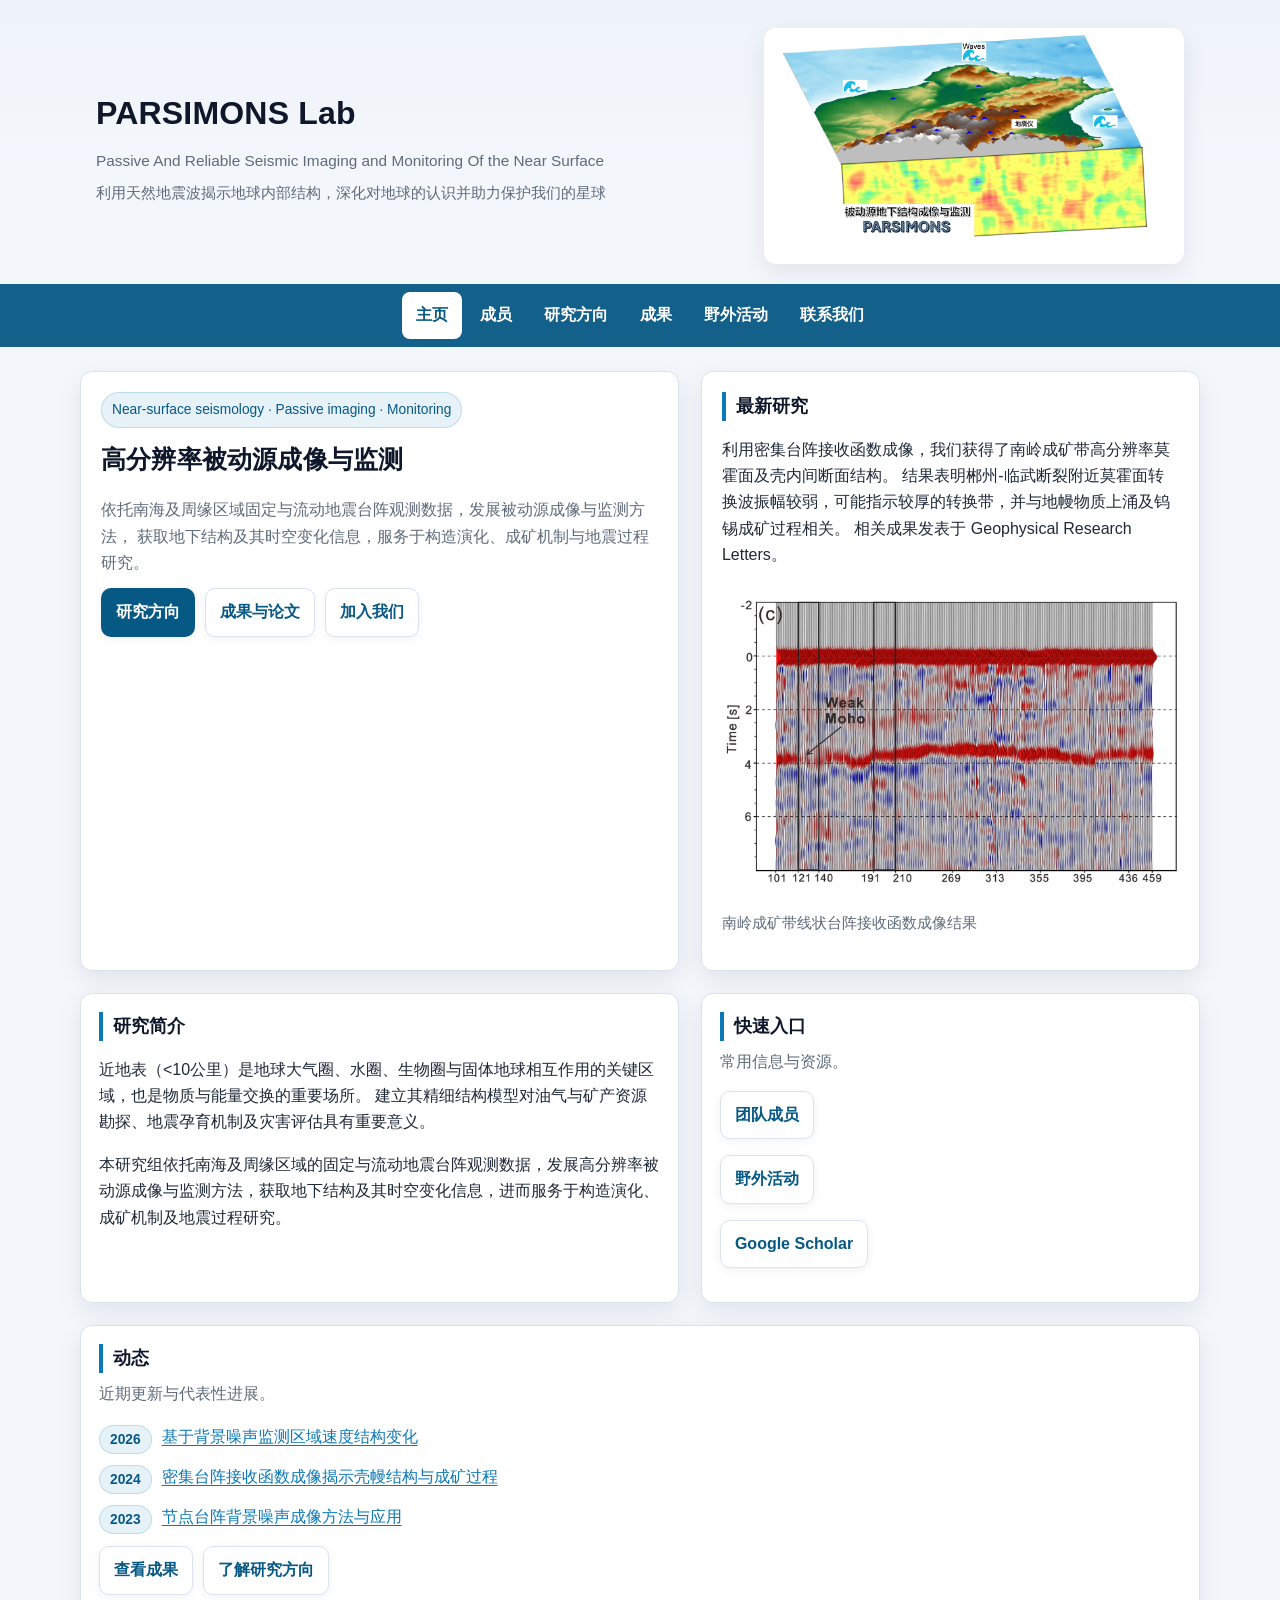
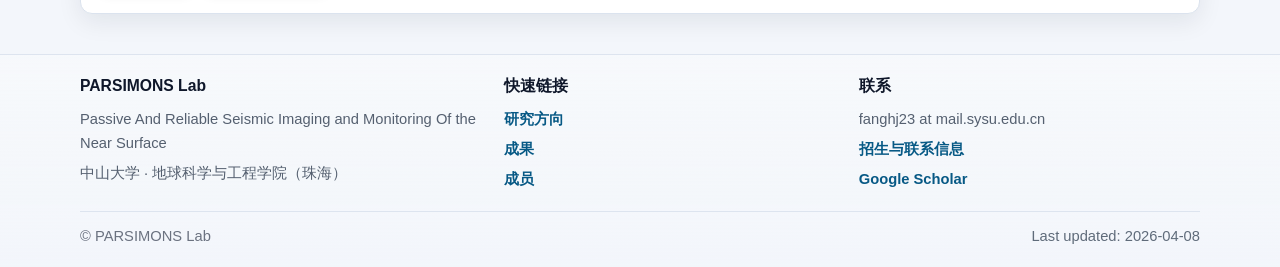
==== commit c0227696: "revised by cursor 2nd round" ====
--- a/index.html
+++ b/index.html
@@ -6,9 +6,17 @@
 <title>PARSIMONS Lab</title>
 
 <link rel="stylesheet" href="styles.css">
+<link rel="icon" href="favicon.svg" type="image/svg+xml">
+<link rel="manifest" href="site.webmanifest">
+<meta name="description" content="PARSIMONS Lab（Passive And Reliable Seismic Imaging and Monitoring Of the Near Surface）— 利用天然地震波开展近地表高分辨率成像与监测研究。">
+<meta property="og:title" content="PARSIMONS Lab">
+<meta property="og:description" content="利用天然地震波开展近地表高分辨率成像与监测研究。">
+<meta property="og:type" content="website">
 </head>
 
 <body>
+
+<a class="skip-link" href="#main">跳到主要内容</a>
 
 <header>
     <div>
@@ -19,7 +27,7 @@
     <img src="head.png" alt="Lab banner">
 </header>
 
-<nav>
+<nav aria-label="主导航">
     <a href="index.html" class="active">主页</a>
     <a href="members.html">成员</a>
     <a href="research.html">研究方向</a>
@@ -28,7 +36,34 @@
     <a href="contact.html">联系我们</a>
 </nav>
 
-<div class="container">
+<main id="main" class="container">
+
+    <div class="hero">
+        <div class="section">
+            <div class="badge">Near-surface seismology · Passive imaging · Monitoring</div>
+            <h2 class="page-title" style="margin-top:12px;">高分辨率被动源成像与监测</h2>
+            <p class="muted" style="margin:0;">
+                依托南海及周缘区域固定与流动地震台阵观测数据，发展被动源成像与监测方法，
+                获取地下结构及其时空变化信息，服务于构造演化、成矿机制与地震过程研究。
+            </p>
+            <div class="actions">
+                <a class="btn btn-primary" href="research.html">研究方向</a>
+                <a class="btn btn-secondary" href="publications.html">成果与论文</a>
+                <a class="btn btn-secondary" href="contact.html">加入我们</a>
+            </div>
+        </div>
+
+        <div class="section highlight">
+            <div class="section-title">最新研究</div>
+            <p>
+利用密集台阵接收函数成像，我们获得了南岭成矿带高分辨率莫霍面及壳内间断面结构。
+结果表明郴州-临武断裂附近莫霍面转换波振幅较弱，可能指示较厚的转换带，并与地幔物质上涌及钨锡成矿过程相关。
+相关成果发表于 Geophysical Research Letters。
+            </p>
+            <img src="rf.jpg" alt="RF result">
+            <p class="meta">南岭成矿带线状台阵接收函数成像结果</p>
+        </div>
+    </div>
 
     <div class="grid">
 
@@ -43,24 +78,97 @@
             </p>
         </div>
 
-        <div class="section highlight">
-            <div class="section-title">最新研究</div>
-            <p>
-利用密集台阵接收函数成像，我们获得了南岭成矿带高分辨率莫霍面及壳内间断面结构。
-结果表明郴州-临武断裂附近莫霍面转换波振幅较弱，可能指示较厚的转换带，并与地幔物质上涌及钨锡成矿过程相关。
-相关成果发表于 Geophysical Research Letters。
-            </p>
-            <img src="rf.jpg" alt="RF result">
-            <p style="font-size:13px;color:#666;">南岭成矿带线状台阵接收函数成像结果</p>
+        <div class="section">
+            <div class="section-title">快速入口</div>
+            <p class="muted" style="margin-top:-4px;">常用信息与资源。</p>
+            <p><a class="btn btn-secondary" href="members.html">团队成员</a></p>
+            <p><a class="btn btn-secondary" href="fieldtrips.html">野外活动</a></p>
+            <p><a class="btn btn-secondary" href="https://scholar.google.com/citations?hl=en&user=kUqxjY4AAAAJ" target="_blank" rel="noopener noreferrer">Google Scholar</a></p>
         </div>
 
     </div>
 
+    <div class="section" style="margin-top:22px;">
+        <div class="section-title">动态</div>
+        <p class="muted" style="margin-top:-4px;">近期更新与代表性进展。</p>
+        <ul id="news-list" class="list">
+            <li class="news-item">
+                <span class="news-date">—</span>
+                <p class="news-title muted">正在加载…</p>
+            </li>
+        </ul>
+        <noscript>
+            <div class="timeline" style="margin-top:10px;">
+                <p><b>提示</b>：此处动态需要启用浏览器脚本。</p>
+            </div>
+        </noscript>
+        <div class="actions">
+            <a class="btn btn-secondary" href="publications.html">查看成果</a>
+            <a class="btn btn-secondary" href="research.html">了解研究方向</a>
+        </div>
+    </div>
+
+</main>
+
+<div class="footer">
+    <div class="footer-inner">
+        <div>
+            <div class="footer-title">PARSIMONS Lab</div>
+            <p>Passive And Reliable Seismic Imaging and Monitoring Of the Near Surface</p>
+            <p class="meta">中山大学 · 地球科学与工程学院（珠海）</p>
+        </div>
+        <div>
+            <div class="footer-title">快速链接</div>
+            <p><a href="research.html">研究方向</a></p>
+            <p><a href="publications.html">成果</a></p>
+            <p><a href="members.html">成员</a></p>
+        </div>
+        <div>
+            <div class="footer-title">联系</div>
+            <p class="meta">fanghj23 at mail.sysu.edu.cn</p>
+            <p><a href="contact.html">招生与联系信息</a></p>
+            <p><a href="https://scholar.google.com/citations?hl=en&user=kUqxjY4AAAAJ" target="_blank" rel="noopener noreferrer">Google Scholar</a></p>
+        </div>
+    </div>
+    <div class="footer-bottom">
+        <div>© PARSIMONS Lab</div>
+        <div class="meta">Last updated: 2026-04-08</div>
+    </div>
 </div>
 
-<div class="footer">
-    © PARSIMONS Lab
-</div>
+<script>
+  (async function () {
+    const list = document.getElementById('news-list');
+    if (!list) return;
+
+    try {
+      const res = await fetch('news.json', { cache: 'no-store' });
+      if (!res.ok) throw new Error('Failed to load news.json');
+      const items = await res.json();
+
+      if (!Array.isArray(items) || items.length === 0) {
+        list.innerHTML = '<li class="news-item"><span class="news-date">—</span><p class="news-title muted">暂无更新。</p></li>';
+        return;
+      }
+
+      list.innerHTML = items.slice(0, 6).map((it) => {
+        const date = (it && it.date) ? String(it.date) : '—';
+        const title = (it && it.title) ? String(it.title) : '';
+        const link = (it && it.link) ? String(it.link) : '';
+        const safeTitle = title.replace(/</g, '&lt;').replace(/>/g, '&gt;');
+        const safeDate = date.replace(/</g, '&lt;').replace(/>/g, '&gt;');
+
+        const content = link
+          ? '<a href="' + link.replace(/"/g, '&quot;') + '">' + safeTitle + '</a>'
+          : safeTitle;
+
+        return '<li class="news-item"><span class="news-date">' + safeDate + '</span><p class="news-title">' + content + '</p></li>';
+      }).join('');
+    } catch (e) {
+      list.innerHTML = '<li class="news-item"><span class="news-date">—</span><p class="news-title muted">加载失败，请稍后重试。</p></li>';
+    }
+  })();
+</script>
 
 </body>
 </html>
--- a/styles.css
+++ b/styles.css
@@ -9,10 +9,18 @@
     --shadow: 0 8px 24px rgba(15, 23, 42, 0.08);
     --radius: 12px;
     --maxw: 1120px;
+    --ring: 0 0 0 3px rgba(11, 121, 183, 0.25);
+    --title: #0f172a;
+    --surface-2: #f8fafc;
+    --shadow-sm: 0 2px 10px rgba(15, 23, 42, 0.06);
 }
 
 * {
     box-sizing: border-box;
+}
+
+html {
+    scroll-behavior: smooth;
 }
 
 body {
@@ -25,6 +33,37 @@
 
 a {
     color: var(--brand);
+    text-underline-offset: 3px;
+}
+
+a:hover {
+    color: var(--brand-dark);
+}
+
+a:focus-visible,
+button:focus-visible {
+    outline: none;
+    box-shadow: var(--ring);
+    border-radius: 8px;
+}
+
+.skip-link {
+    position: absolute;
+    left: 12px;
+    top: 10px;
+    padding: 10px 12px;
+    background: var(--surface);
+    color: var(--brand-dark);
+    border: 1px solid var(--border);
+    border-radius: 10px;
+    box-shadow: var(--shadow-sm);
+    transform: translateY(-160%);
+    transition: transform 0.2s ease;
+    z-index: 100;
+}
+
+.skip-link:focus {
+    transform: translateY(0);
 }
 
 header {
@@ -41,6 +80,7 @@
     margin: 0 0 8px;
     font-size: clamp(1.6rem, 3vw, 2rem);
     letter-spacing: 0.2px;
+    color: var(--title);
 }
 
 header p {
@@ -98,6 +138,76 @@
 
 .container.narrow {
     max-width: 820px;
+}
+
+.page-title {
+    margin: 0 0 16px;
+    font-size: clamp(1.25rem, 2.3vw, 1.55rem);
+    color: var(--title);
+    letter-spacing: 0.2px;
+}
+
+.hero {
+    display: grid;
+    grid-template-columns: 1.2fr 1fr;
+    gap: 22px;
+    margin-bottom: 22px;
+}
+
+.hero .section {
+    padding: 20px;
+}
+
+.badge {
+    display: inline-flex;
+    align-items: center;
+    gap: 8px;
+    font-size: 0.86rem;
+    color: var(--brand-dark);
+    background: rgba(11, 121, 183, 0.10);
+    border: 1px solid rgba(11, 121, 183, 0.18);
+    padding: 6px 10px;
+    border-radius: 999px;
+}
+
+.actions {
+    display: flex;
+    flex-wrap: wrap;
+    gap: 10px;
+    margin-top: 12px;
+}
+
+.btn {
+    display: inline-flex;
+    align-items: center;
+    justify-content: center;
+    gap: 8px;
+    padding: 10px 14px;
+    border-radius: 10px;
+    font-weight: 700;
+    text-decoration: none;
+    border: 1px solid transparent;
+    box-shadow: var(--shadow-sm);
+}
+
+.btn-primary {
+    background: var(--brand-dark);
+    color: #fff;
+}
+
+.btn-primary:hover {
+    background: #064b70;
+    color: #fff;
+}
+
+.btn-secondary {
+    background: var(--surface);
+    color: var(--brand-dark);
+    border-color: var(--border);
+}
+
+.btn-secondary:hover {
+    background: var(--surface-2);
 }
 
 .grid {
@@ -126,6 +236,7 @@
     padding-left: 10px;
     border-left: 4px solid var(--brand);
     font-weight: 700;
+    color: var(--title);
 }
 
 .highlight img,
@@ -135,6 +246,76 @@
     margin-top: 10px;
 }
 
+.muted {
+    color: var(--muted);
+}
+
+.meta {
+    font-size: 0.92rem;
+    color: var(--muted);
+}
+
+.list {
+    list-style: none;
+    margin: 0;
+    padding: 0;
+}
+
+.list li + li {
+    margin-top: 10px;
+}
+
+.news-item {
+    display: flex;
+    gap: 10px;
+    align-items: flex-start;
+}
+
+.news-date {
+    flex: 0 0 auto;
+    font-weight: 800;
+    color: var(--brand-dark);
+    background: rgba(11, 121, 183, 0.10);
+    border: 1px solid rgba(11, 121, 183, 0.18);
+    padding: 4px 10px;
+    border-radius: 999px;
+    font-size: 0.86rem;
+    line-height: 1.4;
+    margin-top: 1px;
+}
+
+.news-title {
+    margin: 0;
+}
+
+.contact-grid {
+    display: grid;
+    grid-template-columns: 1.1fr 0.9fr;
+    gap: 18px;
+}
+
+.contact-grid .card {
+    text-align: left;
+}
+
+.kv {
+    display: grid;
+    grid-template-columns: 92px 1fr;
+    gap: 8px 12px;
+    align-items: start;
+    margin: 0;
+}
+
+.kv dt {
+    color: var(--muted);
+    font-weight: 800;
+}
+
+.kv dd {
+    margin: 0;
+    color: var(--text);
+}
+
 .member {
     display: flex;
     gap: 14px;
@@ -178,6 +359,13 @@
     text-align: center;
 }
 
+.card img {
+    width: 100%;
+    max-height: 220px;
+    border-radius: 10px;
+    object-fit: cover;
+}
+
 .card p {
     margin: 6px 0 2px;
     color: var(--muted);
@@ -193,6 +381,52 @@
     padding: 18px;
     color: #6b7280;
     font-size: 0.92rem;
+    border-top: 1px solid rgba(219, 227, 238, 0.9);
+    background: linear-gradient(180deg, rgba(248, 250, 252, 0.7), rgba(243, 246, 251, 0.95));
+}
+
+.footer-inner {
+    width: min(96%, var(--maxw));
+    margin: 0 auto;
+    display: grid;
+    grid-template-columns: 1.2fr 1fr 1fr;
+    gap: 14px;
+    text-align: left;
+}
+
+.footer-title {
+    margin: 0 0 8px;
+    color: var(--title);
+    font-weight: 800;
+    font-size: 0.98rem;
+}
+
+.footer a {
+    color: var(--brand-dark);
+    text-decoration: none;
+    font-weight: 650;
+}
+
+.footer a:hover {
+    text-decoration: underline;
+}
+
+.footer p {
+    margin: 6px 0;
+    color: #556070;
+}
+
+.footer-bottom {
+    width: min(96%, var(--maxw));
+    margin: 14px auto 0;
+    padding-top: 12px;
+    border-top: 1px solid rgba(219, 227, 238, 0.9);
+    display: flex;
+    flex-wrap: wrap;
+    gap: 10px;
+    justify-content: space-between;
+    align-items: center;
+    color: #6b7280;
 }
 
 @media (max-width: 900px) {
@@ -210,8 +444,20 @@
         grid-template-columns: 1fr;
     }
 
+    .hero {
+        grid-template-columns: 1fr;
+    }
+
     .grid-3 {
         grid-template-columns: repeat(2, 1fr);
+    }
+
+    .footer-inner {
+        grid-template-columns: 1fr;
+    }
+
+    .contact-grid {
+        grid-template-columns: 1fr;
     }
 }
 
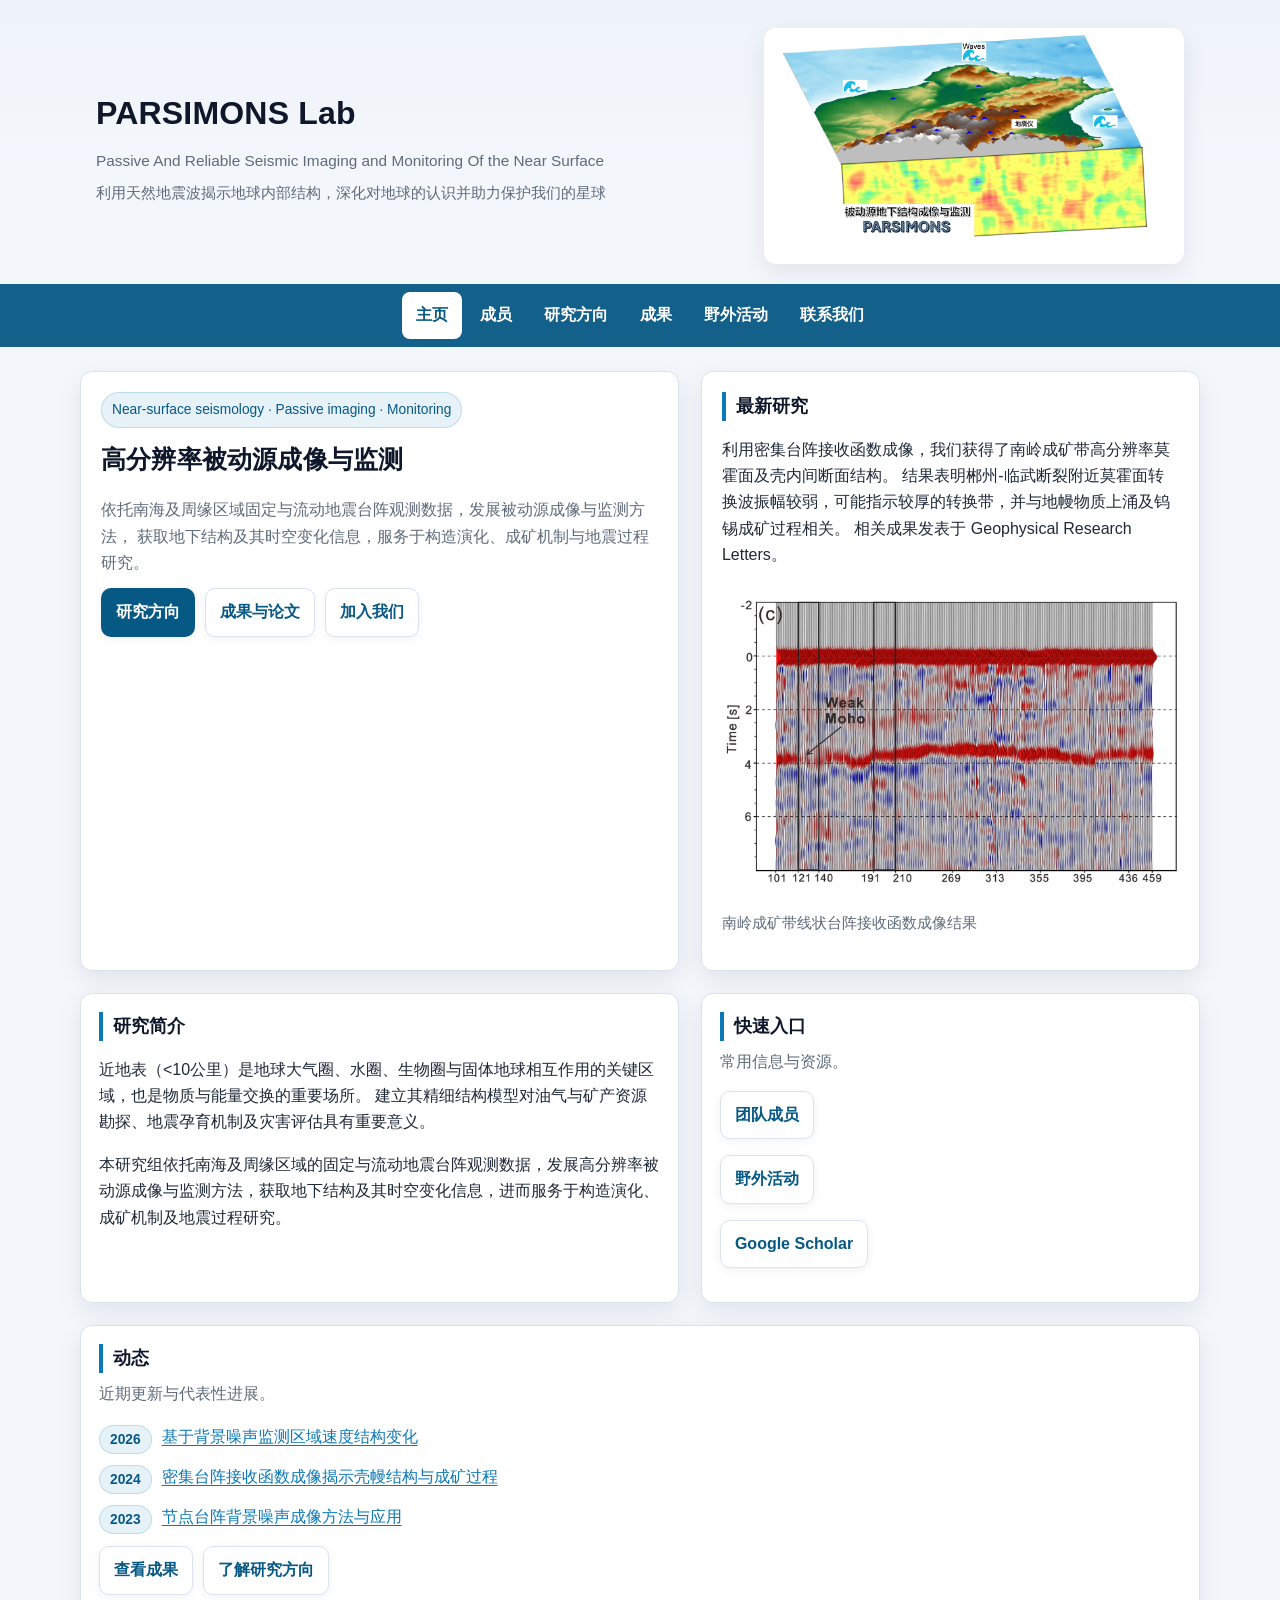
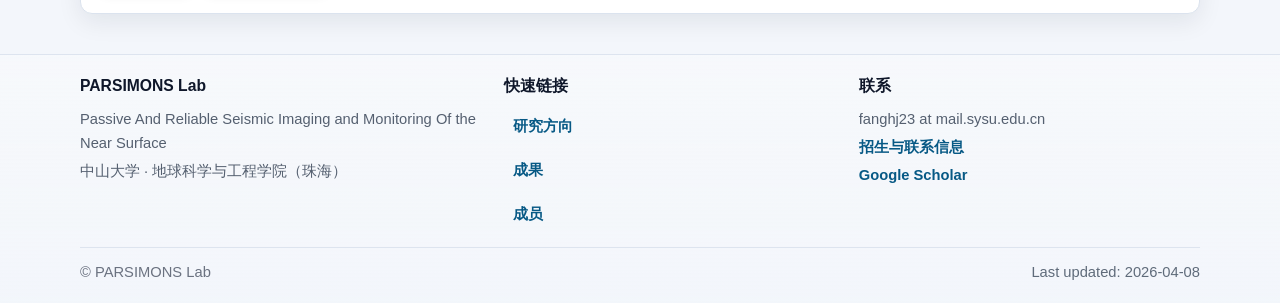
==== commit d06b37dd: "revise style again" ====
--- a/index.html
+++ b/index.html
@@ -119,9 +119,11 @@
         </div>
         <div>
             <div class="footer-title">快速链接</div>
-            <p><a href="research.html">研究方向</a></p>
-            <p><a href="publications.html">成果</a></p>
-            <p><a href="members.html">成员</a></p>
+            <ul class="footer-links">
+                <li><a href="research.html">研究方向</a></li>
+                <li><a href="publications.html">成果</a></li>
+                <li><a href="members.html">成员</a></li>
+            </ul>
         </div>
         <div>
             <div class="footer-title">联系</div>
--- a/styles.css
+++ b/styles.css
@@ -416,6 +416,40 @@
     color: #556070;
 }
 
+.footer .footer-inner p {
+    margin: 4px 0;
+}
+
+.footer-links {
+    list-style: none;
+    margin: 8px 0 0;
+    padding: 0;
+    display: grid;
+    grid-template-columns: 1fr;
+    gap: 6px;
+}
+
+.footer-links a {
+    display: inline-flex;
+    align-items: center;
+    gap: 8px;
+    padding: 6px 8px;
+    border-radius: 10px;
+    border: 1px solid transparent;
+    background: transparent;
+}
+
+.footer-links a:hover {
+    text-decoration: none;
+    background: rgba(11, 121, 183, 0.08);
+    border-color: rgba(11, 121, 183, 0.14);
+}
+
+.footer-links a:focus-visible {
+    outline: none;
+    box-shadow: var(--ring);
+}
+
 .footer-bottom {
     width: min(96%, var(--maxw));
     margin: 14px auto 0;
